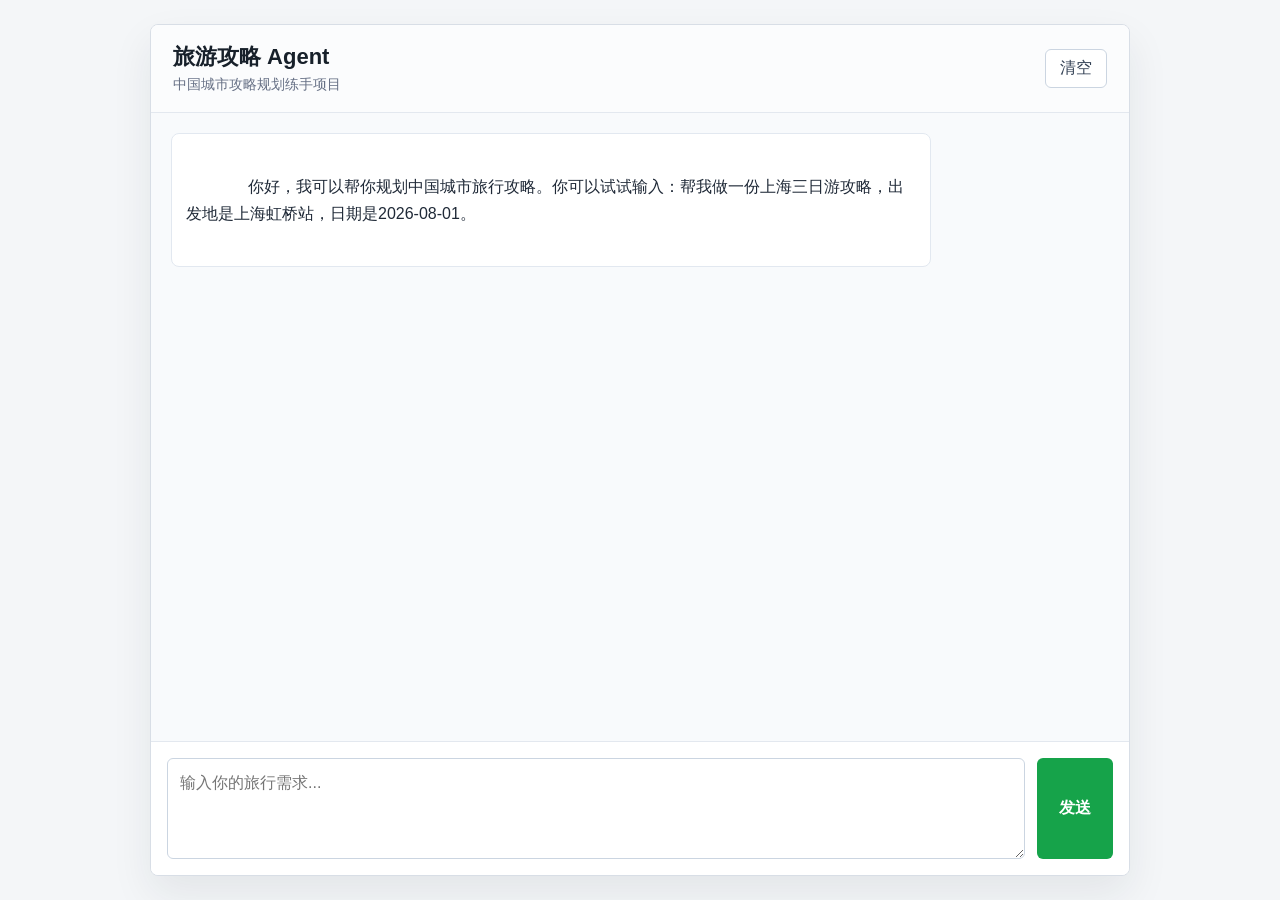
==== static/index.html @ d608669c "codex编写的最简版可交互页面1" ====
<!doctype html>
<html lang="zh-CN">
  <head>
    <meta charset="utf-8" />
    <meta name="viewport" content="width=device-width, initial-scale=1" />
    <title>旅游攻略 Agent</title>
    <link rel="stylesheet" href="/static/style.css" />
  </head>
  <body>
    <main class="app-shell">
      <section class="chat-panel" aria-label="旅游攻略对话">
        <header class="chat-header">
          <div>
            <h1>旅游攻略 Agent</h1>
            <p>中国城市攻略规划练手项目</p>
          </div>
          <button id="clearBtn" class="ghost-button" type="button">清空</button>
        </header>

        <div id="chatLog" class="chat-log" aria-live="polite">
          <article class="message assistant">
            <div class="bubble">
              你好，我可以帮你规划中国城市旅行攻略。你可以试试输入：帮我做一份上海三日游攻略，出发地是上海虹桥站，日期是2026-08-01。
            </div>
          </article>
        </div>

        <form id="chatForm" class="composer">
          <textarea
            id="messageInput"
            name="message"
            rows="3"
            placeholder="输入你的旅行需求..."
            autocomplete="off"
            required
          ></textarea>
          <button id="sendBtn" type="submit">发送</button>
        </form>
      </section>
    </main>

    <script src="/static/app.js"></script>
  </body>
</html>
---- static/style.css ----
:root {
  color-scheme: light;
  font-family: "Microsoft YaHei", "PingFang SC", Arial, sans-serif;
  background: #f4f6f8;
  color: #17202a;
}

* {
  box-sizing: border-box;
}

body {
  margin: 0;
  min-height: 100vh;
}

button,
textarea {
  font: inherit;
}

.app-shell {
  min-height: 100vh;
  display: flex;
  align-items: stretch;
  justify-content: center;
  padding: 24px;
}

.chat-panel {
  width: min(100%, 980px);
  min-height: calc(100vh - 48px);
  display: grid;
  grid-template-rows: auto 1fr auto;
  background: #ffffff;
  border: 1px solid #d8dee6;
  border-radius: 8px;
  overflow: hidden;
  box-shadow: 0 18px 42px rgba(20, 35, 50, 0.08);
}

.chat-header {
  display: flex;
  align-items: center;
  justify-content: space-between;
  gap: 16px;
  padding: 18px 22px;
  border-bottom: 1px solid #e3e8ef;
  background: #fbfcfd;
}

.chat-header h1 {
  margin: 0;
  font-size: 22px;
  line-height: 1.3;
}

.chat-header p {
  margin: 4px 0 0;
  color: #667085;
  font-size: 14px;
}

.ghost-button {
  border: 1px solid #cbd5e1;
  background: #ffffff;
  color: #334155;
  border-radius: 6px;
  padding: 8px 14px;
  cursor: pointer;
}

.ghost-button:hover {
  background: #f1f5f9;
}

.chat-log {
  padding: 20px;
  overflow-y: auto;
  display: flex;
  flex-direction: column;
  gap: 14px;
  background: #f8fafc;
}

.message {
  display: flex;
}

.message.user {
  justify-content: flex-end;
}

.message.assistant {
  justify-content: flex-start;
}

.bubble {
  max-width: min(760px, 88%);
  padding: 12px 14px;
  border-radius: 8px;
  line-height: 1.7;
  white-space: pre-wrap;
  word-break: break-word;
}

.message.user .bubble {
  background: #2563eb;
  color: #ffffff;
}

.message.assistant .bubble {
  background: #ffffff;
  border: 1px solid #e2e8f0;
  color: #1f2937;
}

.message.loading .bubble {
  color: #64748b;
}

.composer {
  display: grid;
  grid-template-columns: 1fr auto;
  gap: 12px;
  padding: 16px;
  border-top: 1px solid #e3e8ef;
  background: #ffffff;
}

.composer textarea {
  width: 100%;
  resize: vertical;
  min-height: 76px;
  max-height: 180px;
  border: 1px solid #cbd5e1;
  border-radius: 6px;
  padding: 11px 12px;
  line-height: 1.6;
  outline: none;
}

.composer textarea:focus {
  border-color: #2563eb;
  box-shadow: 0 0 0 3px rgba(37, 99, 235, 0.14);
}

.composer button {
  align-self: stretch;
  border: 0;
  background: #16a34a;
  color: #ffffff;
  border-radius: 6px;
  padding: 0 22px;
  cursor: pointer;
  font-weight: 600;
}

.composer button:disabled {
  cursor: not-allowed;
  background: #94a3b8;
}

@media (max-width: 640px) {
  .app-shell {
    padding: 0;
  }

  .chat-panel {
    min-height: 100vh;
    border: 0;
    border-radius: 0;
  }

  .chat-header {
    padding: 14px 16px;
  }

  .composer {
    grid-template-columns: 1fr;
  }

  .composer button {
    min-height: 44px;
  }
}
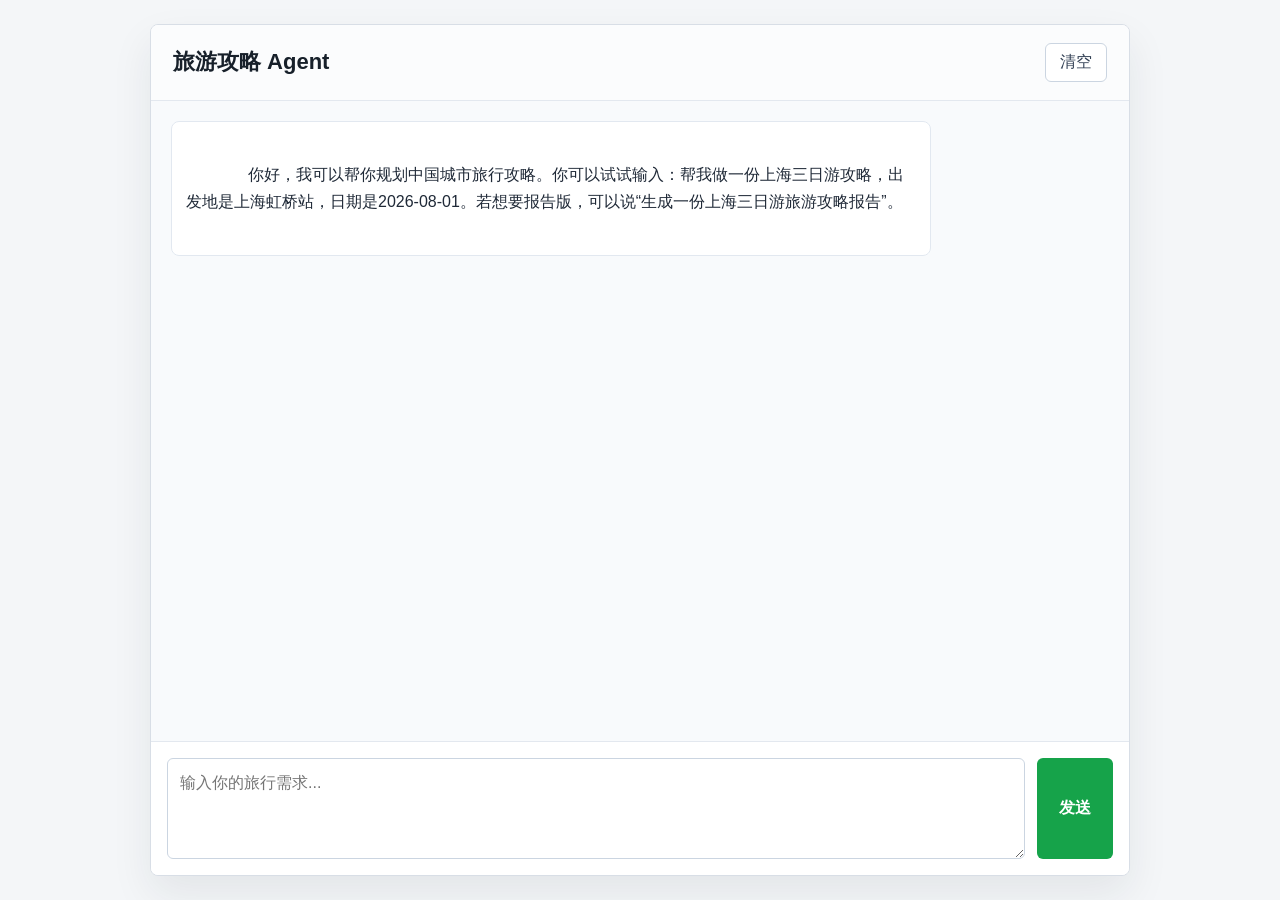
==== commit 72f0515a: "修改了一些bug，准备进行优化。" ====
--- a/static/index.html
+++ b/static/index.html
@@ -12,7 +12,6 @@
         <header class="chat-header">
           <div>
             <h1>旅游攻略 Agent</h1>
-            <p>中国城市攻略规划练手项目</p>
           </div>
           <button id="clearBtn" class="ghost-button" type="button">清空</button>
         </header>
@@ -20,7 +19,7 @@
         <div id="chatLog" class="chat-log" aria-live="polite">
           <article class="message assistant">
             <div class="bubble">
-              你好，我可以帮你规划中国城市旅行攻略。你可以试试输入：帮我做一份上海三日游攻略，出发地是上海虹桥站，日期是2026-08-01。
+              你好，我可以帮你规划中国城市旅行攻略。你可以试试输入：帮我做一份上海三日游攻略，出发地是上海虹桥站，日期是2026-08-01。若想要报告版，可以说“生成一份上海三日游旅游攻略报告”。
             </div>
           </article>
         </div>
@@ -42,4 +41,3 @@
     <script src="/static/app.js"></script>
   </body>
 </html>
-
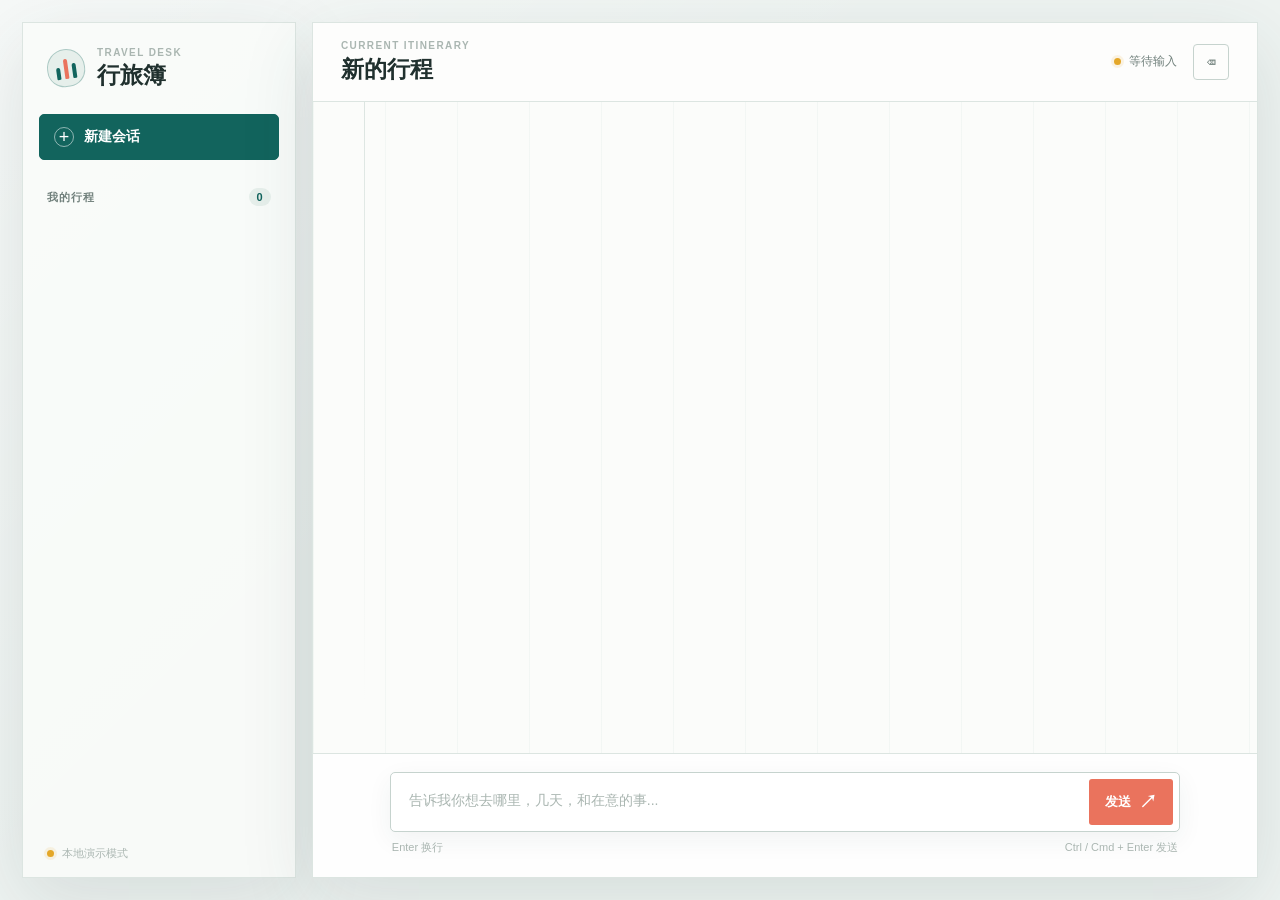
==== commit c2582c2d: "修改了前端页面，增加了会话窗口，目前数据保存于浏览器的localstore" ====
--- a/static/index.html
+++ b/static/index.html
@@ -3,41 +3,107 @@
   <head>
     <meta charset="utf-8" />
     <meta name="viewport" content="width=device-width, initial-scale=1" />
-    <title>旅游攻略 Agent</title>
+    <meta name="theme-color" content="#f4f7f5" />
+    <title>行旅簿 | 旅游攻略 Agent</title>
     <link rel="stylesheet" href="/static/style.css" />
   </head>
   <body>
-    <main class="app-shell">
-      <section class="chat-panel" aria-label="旅游攻略对话">
-        <header class="chat-header">
+    <div class="app-shell">
+      <aside class="sidebar" id="sidebar" aria-label="会话导航">
+        <div class="sidebar-brand">
+          <div class="brand-mark" aria-hidden="true">
+            <span></span>
+            <span></span>
+            <span></span>
+          </div>
           <div>
-            <h1>旅游攻略 Agent</h1>
+            <p class="eyebrow">TRAVEL DESK</p>
+            <h1>行旅簿</h1>
           </div>
-          <button id="clearBtn" class="ghost-button" type="button">清空</button>
+        </div>
+
+        <button class="new-session-button" id="newSessionBtn" type="button">
+          <span class="button-symbol" aria-hidden="true">+</span>
+          <span>新建会话</span>
+        </button>
+
+        <div class="session-section">
+          <div class="section-heading">
+            <span>我的行程</span>
+            <span class="session-count" id="sessionCount">0</span>
+          </div>
+          <nav id="sessionList" class="session-list" aria-label="会话列表"></nav>
+        </div>
+
+        <div class="sidebar-footer">
+          <span class="status-dot" aria-hidden="true"></span>
+          <span>本地演示模式</span>
+        </div>
+      </aside>
+
+      <main class="workspace">
+        <header class="workspace-header">
+          <div class="header-leading">
+            <button
+              class="icon-button mobile-only"
+              id="menuBtn"
+              type="button"
+              aria-label="打开会话导航"
+              title="打开会话导航"
+            >
+              <span aria-hidden="true">☰</span>
+            </button>
+            <div>
+              <p class="eyebrow">CURRENT ITINERARY</p>
+              <h2 id="sessionTitle">新的行程</h2>
+            </div>
+          </div>
+          <div class="header-actions">
+            <span class="connection-label">
+              <span class="status-dot" aria-hidden="true"></span>
+              <span id="connectionStatus">等待输入</span>
+            </span>
+            <button
+              class="icon-button"
+              id="clearBtn"
+              type="button"
+              aria-label="清空当前会话"
+              title="清空当前会话"
+            >
+              <span aria-hidden="true">⌫</span>
+            </button>
+          </div>
         </header>
 
-        <div id="chatLog" class="chat-log" aria-live="polite">
-          <article class="message assistant">
-            <div class="bubble">
-              你好，我可以帮你规划中国城市旅行攻略。你可以试试输入：帮我做一份上海三日游攻略，出发地是上海虹桥站，日期是2026-08-01。若想要报告版，可以说“生成一份上海三日游旅游攻略报告”。
+        <section class="conversation" id="chatLog" aria-live="polite" aria-label="对话内容"></section>
+
+        <footer class="composer-area">
+          <div class="composer-wrap">
+            <form id="chatForm" class="composer">
+              <label class="sr-only" for="messageInput">输入旅行需求</label>
+              <textarea
+                id="messageInput"
+                name="message"
+                rows="1"
+                placeholder="告诉我你想去哪里，几天，和在意的事..."
+                autocomplete="off"
+                required
+              ></textarea>
+              <button id="sendBtn" class="send-button" type="submit" aria-label="发送消息" title="发送消息">
+                <span class="send-label">发送</span>
+                <span class="send-symbol" aria-hidden="true">↗</span>
+              </button>
+            </form>
+            <div class="composer-hint">
+              <span>Enter 换行</span>
+              <span>Ctrl / Cmd + Enter 发送</span>
             </div>
-          </article>
-        </div>
+          </div>
+        </footer>
+      </main>
+    </div>
 
-        <form id="chatForm" class="composer">
-          <textarea
-            id="messageInput"
-            name="message"
-            rows="3"
-            placeholder="输入你的旅行需求..."
-            autocomplete="off"
-            required
-          ></textarea>
-          <button id="sendBtn" type="submit">发送</button>
-        </form>
-      </section>
-    </main>
-
-    <script src="/static/app.js"></script>
+    <div class="sidebar-backdrop" id="sidebarBackdrop" hidden></div>
+    <script type="module" src="/static/js/app.js"></script>
   </body>
 </html>
--- a/static/style.css
+++ b/static/style.css
@@ -1,17 +1,39 @@
 :root {
   color-scheme: light;
-  font-family: "Microsoft YaHei", "PingFang SC", Arial, sans-serif;
-  background: #f4f6f8;
-  color: #17202a;
+  --canvas: #eef3f1;
+  --paper: #fbfcfa;
+  --paper-strong: #ffffff;
+  --ink: #20302e;
+  --muted: #71807c;
+  --faint: #aab6b1;
+  --line: #dce5e1;
+  --line-strong: #c6d3ce;
+  --forest: #12645d;
+  --forest-dark: #0d4b46;
+  --coral: #ea735d;
+  --sun: #e4a728;
+  --mist: #e6efeb;
+  --shadow: 0 22px 70px rgba(39, 69, 63, 0.12);
+  font-family: "Segoe UI", "Microsoft YaHei", "PingFang SC", sans-serif;
+  background: var(--canvas);
+  color: var(--ink);
 }
 
 * {
   box-sizing: border-box;
 }
 
+html,
+body {
+  min-height: 100%;
+}
+
 body {
   margin: 0;
-  min-height: 100vh;
+  min-width: 320px;
+  background:
+    linear-gradient(135deg, rgba(255, 255, 255, 0.5), transparent 42%),
+    var(--canvas);
 }
 
 button,
@@ -19,169 +41,779 @@
   font: inherit;
 }
 
+button {
+  -webkit-tap-highlight-color: transparent;
+}
+
+button:focus-visible,
+textarea:focus-visible {
+  outline: 3px solid rgba(234, 115, 93, 0.34);
+  outline-offset: 2px;
+}
+
+.sr-only {
+  position: absolute;
+  width: 1px;
+  height: 1px;
+  padding: 0;
+  margin: -1px;
+  overflow: hidden;
+  clip: rect(0, 0, 0, 0);
+  white-space: nowrap;
+  border: 0;
+}
+
 .app-shell {
+  width: min(1480px, 100%);
   min-height: 100vh;
-  display: flex;
-  align-items: stretch;
+  margin: 0 auto;
+  padding: 22px;
+  display: grid;
+  grid-template-columns: 274px minmax(0, 1fr);
+  gap: 16px;
+}
+
+.sidebar,
+.workspace {
+  min-height: calc(100vh - 44px);
+  border: 1px solid var(--line);
+  box-shadow: var(--shadow);
+}
+
+.sidebar {
+  display: flex;
+  flex-direction: column;
+  padding: 24px 16px 16px;
+  background: rgba(250, 252, 250, 0.88);
+}
+
+.sidebar-brand {
+  display: flex;
+  align-items: center;
+  gap: 12px;
+  padding: 0 8px 26px;
+}
+
+.brand-mark {
+  width: 38px;
+  height: 38px;
+  display: flex;
+  align-items: flex-end;
   justify-content: center;
-  padding: 24px;
-}
-
-.chat-panel {
-  width: min(100%, 980px);
-  min-height: calc(100vh - 48px);
+  gap: 4px;
+  padding: 7px 6px;
+  border: 1px solid rgba(18, 100, 93, 0.28);
+  border-radius: 50% 50% 45% 45%;
+  background: var(--mist);
+  transform: rotate(-8deg);
+}
+
+.brand-mark span {
+  width: 4px;
+  border-radius: 4px 4px 2px 2px;
+  background: var(--forest);
+}
+
+.brand-mark span:nth-child(1) {
+  height: 12px;
+}
+
+.brand-mark span:nth-child(2) {
+  height: 20px;
+  background: var(--coral);
+}
+
+.brand-mark span:nth-child(3) {
+  height: 15px;
+}
+
+.eyebrow {
+  margin: 0 0 4px;
+  color: var(--faint);
+  font-family: "Arial Narrow", "Segoe UI", sans-serif;
+  font-size: 10px;
+  font-weight: 700;
+  letter-spacing: 0.14em;
+  line-height: 1.2;
+}
+
+.sidebar h1,
+.workspace h2 {
+  margin: 0;
+  color: var(--ink);
+  font-family: Georgia, "Times New Roman", "Songti SC", serif;
+  font-weight: 600;
+  letter-spacing: 0;
+}
+
+.sidebar h1 {
+  font-size: 23px;
+  line-height: 1.1;
+}
+
+.new-session-button {
+  width: 100%;
+  min-height: 46px;
+  display: flex;
+  align-items: center;
+  gap: 10px;
+  padding: 0 14px;
+  border: 1px solid var(--forest);
+  border-radius: 5px;
+  background: var(--forest);
+  color: #fff;
+  cursor: pointer;
+  font-size: 14px;
+  font-weight: 700;
+  transition: background 160ms ease, transform 160ms ease;
+}
+
+.new-session-button:hover {
+  background: var(--forest-dark);
+  transform: translateY(-1px);
+}
+
+.button-symbol {
+  display: inline-grid;
+  width: 20px;
+  height: 20px;
+  place-items: center;
+  border: 1px solid rgba(255, 255, 255, 0.52);
+  border-radius: 50%;
+  font-size: 18px;
+  font-weight: 400;
+  line-height: 1;
+}
+
+.session-section {
+  min-height: 0;
+  display: flex;
+  flex: 1;
+  flex-direction: column;
+  padding-top: 28px;
+}
+
+.section-heading {
+  display: flex;
+  align-items: center;
+  justify-content: space-between;
+  padding: 0 8px 10px;
+  color: var(--muted);
+  font-size: 11px;
+  font-weight: 700;
+  letter-spacing: 0.08em;
+}
+
+.session-count {
+  min-width: 22px;
+  padding: 3px 6px;
+  border-radius: 999px;
+  background: var(--mist);
+  color: var(--forest);
+  font-size: 11px;
+  text-align: center;
+}
+
+.session-list {
+  min-height: 0;
+  display: flex;
+  flex-direction: column;
+  gap: 4px;
+  overflow-y: auto;
+  padding-right: 2px;
+}
+
+.session-item {
+  width: 100%;
+  display: flex;
+  align-items: center;
+  gap: 10px;
+  padding: 11px 10px;
+  border: 1px solid transparent;
+  border-radius: 4px;
+  background: transparent;
+  color: var(--muted);
+  cursor: pointer;
+  text-align: left;
+  transition: background 160ms ease, border-color 160ms ease, color 160ms ease;
+}
+
+.session-item:hover {
+  border-color: var(--line);
+  background: var(--paper-strong);
+  color: var(--ink);
+}
+
+.session-item.is-active {
+  border-color: rgba(18, 100, 93, 0.26);
+  background: var(--mist);
+  color: var(--forest-dark);
+}
+
+.session-item::before {
+  width: 7px;
+  height: 7px;
+  flex: 0 0 auto;
+  border: 1px solid currentColor;
+  border-radius: 50%;
+  content: "";
+}
+
+.session-item.is-active::before {
+  border-color: var(--coral);
+  background: var(--coral);
+}
+
+.session-copy {
+  min-width: 0;
+  display: block;
+}
+
+.session-name,
+.session-meta {
+  display: block;
+  overflow: hidden;
+  text-overflow: ellipsis;
+  white-space: nowrap;
+}
+
+.session-name {
+  font-size: 13px;
+  font-weight: 600;
+}
+
+.session-meta {
+  margin-top: 4px;
+  color: var(--faint);
+  font-size: 11px;
+}
+
+.sidebar-footer {
+  display: flex;
+  align-items: center;
+  gap: 8px;
+  padding: 20px 8px 0;
+  color: var(--faint);
+  font-size: 11px;
+}
+
+.status-dot {
+  width: 7px;
+  height: 7px;
+  display: inline-block;
+  flex: 0 0 auto;
+  border-radius: 50%;
+  background: var(--sun);
+  box-shadow: 0 0 0 3px rgba(228, 167, 40, 0.12);
+}
+
+.status-dot.is-ready {
+  background: var(--forest);
+  box-shadow: 0 0 0 3px rgba(18, 100, 93, 0.12);
+}
+
+.status-dot.is-error {
+  background: var(--coral);
+  box-shadow: 0 0 0 3px rgba(234, 115, 93, 0.12);
+}
+
+.workspace {
+  min-width: 0;
   display: grid;
-  grid-template-rows: auto 1fr auto;
-  background: #ffffff;
-  border: 1px solid #d8dee6;
-  border-radius: 8px;
+  grid-template-rows: auto minmax(0, 1fr) auto;
   overflow: hidden;
-  box-shadow: 0 18px 42px rgba(20, 35, 50, 0.08);
-}
-
-.chat-header {
+  background: var(--paper);
+}
+
+.workspace-header {
+  min-height: 78px;
   display: flex;
   align-items: center;
   justify-content: space-between;
+  gap: 20px;
+  padding: 17px 28px;
+  border-bottom: 1px solid var(--line);
+  background: rgba(255, 255, 255, 0.58);
+}
+
+.header-leading,
+.header-actions,
+.connection-label {
+  display: flex;
+  align-items: center;
+}
+
+.header-leading {
+  min-width: 0;
+  gap: 14px;
+}
+
+.workspace h2 {
+  overflow: hidden;
+  max-width: min(600px, 48vw);
+  font-size: 23px;
+  line-height: 1.2;
+  text-overflow: ellipsis;
+  white-space: nowrap;
+}
+
+.header-actions {
+  flex: 0 0 auto;
   gap: 16px;
-  padding: 18px 22px;
-  border-bottom: 1px solid #e3e8ef;
-  background: #fbfcfd;
-}
-
-.chat-header h1 {
+}
+
+.connection-label {
+  gap: 8px;
+  color: var(--muted);
+  font-size: 12px;
+}
+
+.icon-button {
+  width: 36px;
+  height: 36px;
+  display: inline-grid;
+  place-items: center;
+  padding: 0;
+  border: 1px solid var(--line-strong);
+  border-radius: 4px;
+  background: transparent;
+  color: var(--muted);
+  cursor: pointer;
+  font-size: 17px;
+  line-height: 1;
+  transition: border-color 160ms ease, color 160ms ease, background 160ms ease;
+}
+
+.icon-button:hover {
+  border-color: var(--coral);
+  background: #fff8f5;
+  color: var(--coral);
+}
+
+.mobile-only {
+  display: none;
+}
+
+.conversation {
+  position: relative;
+  min-height: 0;
+  overflow-y: auto;
+  padding: 42px clamp(20px, 7vw, 96px) 48px;
+  background:
+    linear-gradient(90deg, rgba(18, 100, 93, 0.035) 1px, transparent 1px) 0 0 / 72px 72px,
+    var(--paper);
+  scroll-behavior: smooth;
+}
+
+.conversation::before {
+  position: absolute;
+  top: 0;
+  bottom: 0;
+  left: clamp(30px, 4vw, 62px);
+  width: 1px;
+  background: linear-gradient(var(--line), transparent 92%);
+  content: "";
+  pointer-events: none;
+}
+
+.welcome-block {
+  position: relative;
+  max-width: 680px;
+  margin: 0 auto 38px;
+  padding: 8px 0 8px 28px;
+}
+
+.welcome-block::before {
+  position: absolute;
+  top: 15px;
+  left: -4px;
+  width: 9px;
+  height: 9px;
+  border: 2px solid var(--paper);
+  border-radius: 50%;
+  background: var(--coral);
+  box-shadow: 0 0 0 1px var(--coral);
+  content: "";
+}
+
+.welcome-block h3 {
+  margin: 0 0 8px;
+  color: var(--ink);
+  font-family: Georgia, "Times New Roman", "Songti SC", serif;
+  font-size: clamp(25px, 3vw, 38px);
+  font-weight: 600;
+  line-height: 1.12;
+}
+
+.welcome-block p {
+  max-width: 520px;
   margin: 0;
-  font-size: 22px;
-  line-height: 1.3;
-}
-
-.chat-header p {
-  margin: 4px 0 0;
-  color: #667085;
+  color: var(--muted);
   font-size: 14px;
-}
-
-.ghost-button {
-  border: 1px solid #cbd5e1;
-  background: #ffffff;
-  color: #334155;
-  border-radius: 6px;
-  padding: 8px 14px;
-  cursor: pointer;
-}
-
-.ghost-button:hover {
-  background: #f1f5f9;
-}
-
-.chat-log {
-  padding: 20px;
-  overflow-y: auto;
-  display: flex;
-  flex-direction: column;
+  line-height: 1.8;
+}
+
+.message-row {
+  position: relative;
+  max-width: 820px;
+  display: flex;
+  margin: 0 auto 24px;
   gap: 14px;
-  background: #f8fafc;
-}
-
-.message {
-  display: flex;
-}
-
-.message.user {
+}
+
+.message-row::before {
+  width: 9px;
+  height: 9px;
+  flex: 0 0 auto;
+  margin-top: 10px;
+  border: 2px solid var(--paper);
+  border-radius: 50%;
+  background: var(--forest);
+  box-shadow: 0 0 0 1px var(--forest);
+  content: "";
+}
+
+.message-row.user {
   justify-content: flex-end;
 }
 
-.message.assistant {
-  justify-content: flex-start;
-}
-
-.bubble {
-  max-width: min(760px, 88%);
-  padding: 12px 14px;
-  border-radius: 8px;
-  line-height: 1.7;
+.message-row.user::before {
+  order: 2;
+  background: var(--sun);
+  box-shadow: 0 0 0 1px var(--sun);
+}
+
+.message-content {
+  min-width: 0;
+  max-width: min(720px, 88%);
+}
+
+.message-label {
+  margin-bottom: 6px;
+  color: var(--faint);
+  font-size: 10px;
+  font-weight: 700;
+  letter-spacing: 0.1em;
+}
+
+.message-bubble {
+  padding: 13px 16px;
+  border: 1px solid var(--line);
+  border-radius: 3px 12px 12px 12px;
+  background: var(--paper-strong);
+  color: var(--ink);
+  font-size: 14px;
+  line-height: 1.8;
+  overflow-wrap: anywhere;
   white-space: pre-wrap;
-  word-break: break-word;
-}
-
-.message.user .bubble {
-  background: #2563eb;
-  color: #ffffff;
-}
-
-.message.assistant .bubble {
-  background: #ffffff;
-  border: 1px solid #e2e8f0;
-  color: #1f2937;
-}
-
-.message.loading .bubble {
-  color: #64748b;
+}
+
+.message-row.user .message-content {
+  order: 1;
+}
+
+.message-row.user .message-bubble {
+  border-color: var(--forest);
+  border-radius: 12px 3px 12px 12px;
+  background: var(--forest);
+  color: #fff;
+}
+
+.message-row.user .message-label {
+  text-align: right;
+}
+
+.message-row.is-error .message-bubble {
+  border-color: rgba(234, 115, 93, 0.36);
+  background: #fff7f4;
+  color: #9d4434;
+}
+
+.tool-event {
+  max-width: 820px;
+  display: flex;
+  align-items: center;
+  gap: 8px;
+  margin: 0 auto 14px 23px;
+  color: var(--muted);
+  font-size: 12px;
+}
+
+.tool-event::before {
+  width: 7px;
+  height: 7px;
+  border: 1px solid var(--sun);
+  border-radius: 50%;
+  background: rgba(228, 167, 40, 0.25);
+  content: "";
+}
+
+.tool-event.is-complete::before {
+  border-color: var(--forest);
+  background: var(--forest);
+}
+
+.typing-indicator {
+  display: inline-flex;
+  align-items: center;
+  gap: 5px;
+  min-height: 20px;
+}
+
+.typing-indicator span {
+  width: 5px;
+  height: 5px;
+  border-radius: 50%;
+  background: var(--coral);
+  animation: pulse 1.1s ease-in-out infinite;
+}
+
+.typing-indicator span:nth-child(2) {
+  animation-delay: 120ms;
+}
+
+.typing-indicator span:nth-child(3) {
+  animation-delay: 240ms;
+}
+
+@keyframes pulse {
+  0%,
+  70%,
+  100% {
+    opacity: 0.3;
+    transform: translateY(0);
+  }
+
+  35% {
+    opacity: 1;
+    transform: translateY(-3px);
+  }
+}
+
+.composer-area {
+  padding: 18px clamp(20px, 6vw, 82px) 22px;
+  border-top: 1px solid var(--line);
+  background: rgba(255, 255, 255, 0.82);
+}
+
+.composer-wrap {
+  max-width: 820px;
+  margin: 0 auto;
 }
 
 .composer {
   display: grid;
-  grid-template-columns: 1fr auto;
-  gap: 12px;
-  padding: 16px;
-  border-top: 1px solid #e3e8ef;
-  background: #ffffff;
+  grid-template-columns: minmax(0, 1fr) auto;
+  gap: 10px;
+  align-items: end;
+  padding: 6px;
+  border: 1px solid var(--line-strong);
+  border-radius: 5px;
+  background: var(--paper-strong);
+  box-shadow: 0 8px 26px rgba(39, 69, 63, 0.06);
+}
+
+.composer:focus-within {
+  border-color: var(--forest);
+  box-shadow: 0 0 0 3px rgba(18, 100, 93, 0.1);
 }
 
 .composer textarea {
   width: 100%;
-  resize: vertical;
-  min-height: 76px;
-  max-height: 180px;
-  border: 1px solid #cbd5e1;
-  border-radius: 6px;
-  padding: 11px 12px;
-  line-height: 1.6;
-  outline: none;
-}
-
-.composer textarea:focus {
-  border-color: #2563eb;
-  box-shadow: 0 0 0 3px rgba(37, 99, 235, 0.14);
-}
-
-.composer button {
+  min-height: 46px;
+  max-height: 150px;
+  resize: none;
+  padding: 10px 12px;
+  border: 0;
+  outline: 0;
+  background: transparent;
+  color: var(--ink);
+  font-size: 14px;
+  line-height: 1.65;
+}
+
+.composer textarea::placeholder {
+  color: var(--faint);
+}
+
+.send-button {
+  min-width: 84px;
+  min-height: 42px;
+  display: inline-flex;
+  align-items: center;
+  justify-content: center;
+  gap: 8px;
   align-self: stretch;
+  padding: 0 14px;
   border: 0;
-  background: #16a34a;
-  color: #ffffff;
-  border-radius: 6px;
-  padding: 0 22px;
+  border-radius: 3px;
+  background: var(--coral);
+  color: #fff;
   cursor: pointer;
-  font-weight: 600;
-}
-
-.composer button:disabled {
-  cursor: not-allowed;
-  background: #94a3b8;
-}
-
-@media (max-width: 640px) {
+  font-size: 13px;
+  font-weight: 700;
+  transition: background 160ms ease, transform 160ms ease;
+}
+
+.send-button:hover {
+  background: #d95f4a;
+  transform: translateY(-1px);
+}
+
+.send-button:disabled {
+  cursor: wait;
+  background: var(--faint);
+  transform: none;
+}
+
+.send-symbol {
+  font-size: 18px;
+  line-height: 1;
+}
+
+.composer-hint {
+  display: flex;
+  justify-content: space-between;
+  padding: 8px 2px 0;
+  color: var(--faint);
+  font-size: 11px;
+}
+
+.sidebar-backdrop {
+  display: none;
+}
+
+@media (max-width: 840px) {
   .app-shell {
+    grid-template-columns: 232px minmax(0, 1fr);
+    padding: 12px;
+    gap: 12px;
+  }
+
+  .sidebar,
+  .workspace {
+    min-height: calc(100vh - 24px);
+  }
+
+  .workspace-header {
+    padding-right: 18px;
+    padding-left: 18px;
+  }
+
+  .connection-label {
+    display: none;
+  }
+}
+
+@media (max-width: 680px) {
+  .app-shell {
+    display: block;
     padding: 0;
   }
 
-  .chat-panel {
+  .sidebar,
+  .workspace {
     min-height: 100vh;
-    border: 0;
-    border-radius: 0;
-  }
-
-  .chat-header {
+  }
+
+  .sidebar {
+    position: fixed;
+    z-index: 20;
+    top: 0;
+    bottom: 0;
+    left: 0;
+    width: min(82vw, 300px);
+    min-height: 100vh;
+    border-width: 0 1px 0 0;
+    transform: translateX(-105%);
+    transition: transform 180ms ease;
+  }
+
+  .sidebar.is-open {
+    transform: translateX(0);
+  }
+
+  .sidebar-backdrop {
+    position: fixed;
+    z-index: 10;
+    inset: 0;
+    display: block;
+    background: rgba(32, 48, 46, 0.28);
+  }
+
+  .workspace {
+    min-height: 100vh;
+  }
+
+  .mobile-only {
+    display: inline-grid;
+  }
+
+  .workspace-header {
+    min-height: 70px;
     padding: 14px 16px;
   }
 
-  .composer {
-    grid-template-columns: 1fr;
-  }
-
-  .composer button {
-    min-height: 44px;
-  }
-}
-
+  .workspace h2 {
+    max-width: 54vw;
+    font-size: 20px;
+  }
+
+  .conversation {
+    padding: 30px 16px 36px;
+  }
+
+  .conversation::before {
+    left: 14px;
+  }
+
+  .welcome-block {
+    margin-bottom: 30px;
+    padding-left: 18px;
+  }
+
+  .welcome-block::before {
+    left: 10px;
+  }
+
+  .welcome-block h3 {
+    font-size: 28px;
+  }
+
+  .message-row {
+    gap: 9px;
+    margin-bottom: 20px;
+  }
+
+  .message-content {
+    max-width: calc(100% - 18px);
+  }
+
+  .message-bubble {
+    padding: 11px 12px;
+    font-size: 13px;
+  }
+
+  .tool-event {
+    margin-left: 18px;
+  }
+
+  .composer-area {
+    padding: 12px 14px 16px;
+  }
+
+  .composer-hint {
+    display: none;
+  }
+}
+
+@media (prefers-reduced-motion: reduce) {
+  *,
+  *::before,
+  *::after {
+    scroll-behavior: auto !important;
+    animation-duration: 0.01ms !important;
+    animation-iteration-count: 1 !important;
+    transition-duration: 0.01ms !important;
+  }
+}
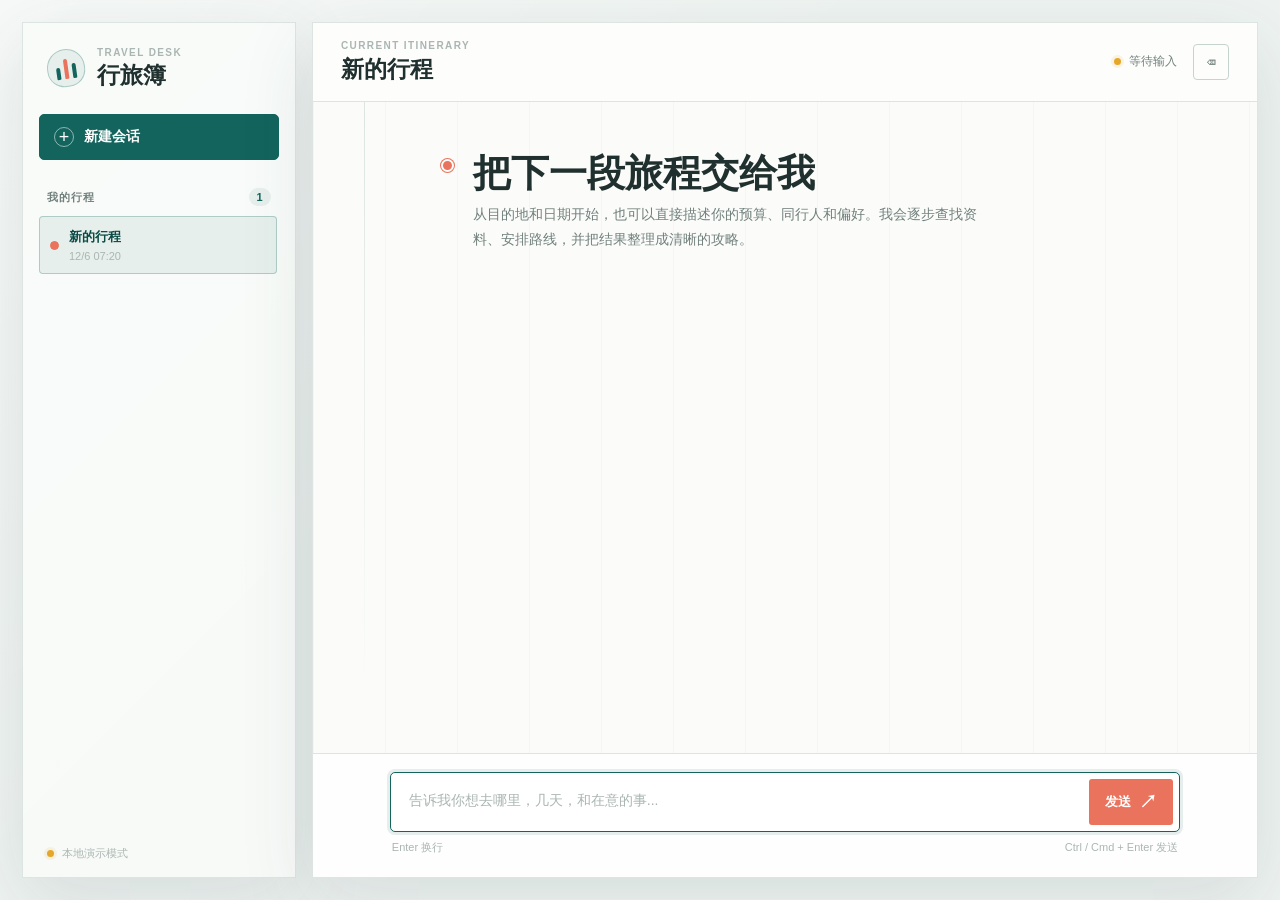
==== commit 153bc6a8: "成功连接mysql数据库" ====
--- a/static/index.html
+++ b/static/index.html
@@ -37,7 +37,7 @@
 
         <div class="sidebar-footer">
           <span class="status-dot" aria-hidden="true"></span>
-          <span>本地演示模式</span>
+          <span id="storageMode">本地演示模式</span>
         </div>
       </aside>
 
